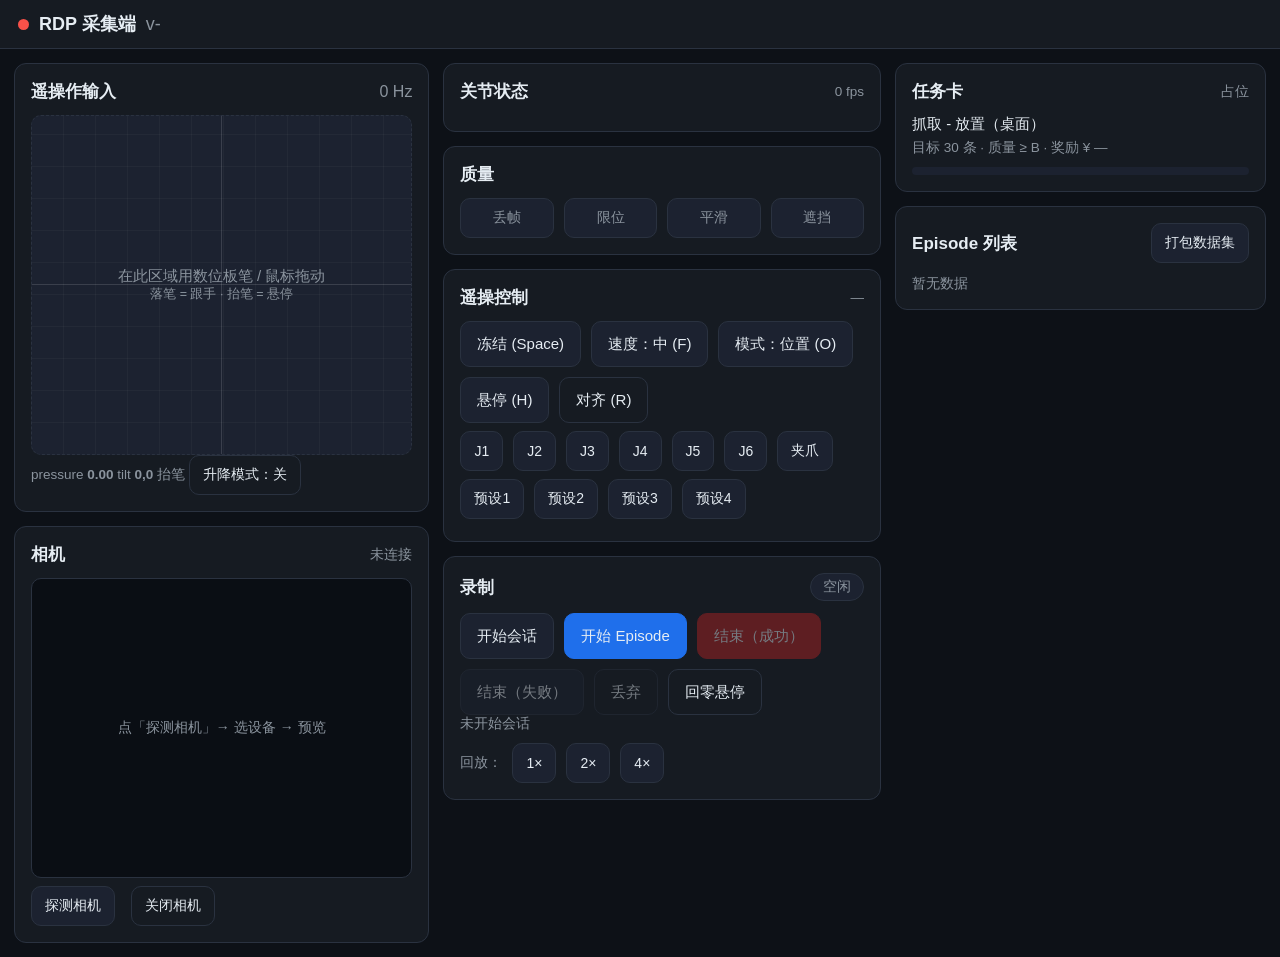
==== capture_platform/rebot_capture/web/index.html @ 579f5df0 "feat(platform): 本地服务与 Web 控制台 - REST：会话/Episode/打包/回放/设备(goto,park,diagnostics)/teleop(freeze,speed," ====
<!DOCTYPE html>
<html lang="zh-CN">
<head>
  <meta charset="UTF-8" />
  <meta name="viewport" content="width=device-width, initial-scale=1.0" />
  <title>RDP 采集端 · rebot-capture</title>
  <link rel="stylesheet" href="style.css" />
</head>
<body>
  <header class="topbar">
    <div class="brand">
      <span class="dot" id="health-dot"></span>
      <strong>RDP 采集端</strong>
      <span class="muted" id="version">v-</span>
    </div>
    <div class="status-chips" id="status-chips"></div>
  </header>

  <main class="grid">
    <!-- 左列：输入 + 相机 -->
    <section class="col">
      <div class="card">
        <div class="card-head">
          <h2>遥操作输入</h2>
          <span class="muted" id="pen-hz">0 Hz</span>
        </div>
        <div id="pad" class="pad">
          <div class="pad-crosshair"></div>
          <div class="pad-hint">在此区域用数位板笔 / 鼠标拖动<br /><small>落笔 = 跟手 · 抬笔 = 悬停</small></div>
        </div>
        <div class="row muted small">
          <span>pressure <b id="pen-p">0.00</b></span>
          <span>tilt <b id="pen-tilt">0,0</b></span>
          <span id="pen-touch">抬笔</span>
          <button id="btn-zmode" class="btn small ghost">升降模式：关</button>
        </div>
      </div>

      <div class="card">
        <div class="card-head"><h2>相机</h2><span class="muted small" id="cam-status">未连接</span></div>
        <div class="camera">
          <img id="cam-stream" alt="" />
          <div class="camera-hint" id="cam-hint">点「探测相机」→ 选设备 → 预览</div>
        </div>
        <div class="row muted small" style="margin-top:8px; gap:8px; display:flex; align-items:center; flex-wrap:wrap;">
          <button id="btn-cam-probe" class="btn small">探测相机</button>
          <span id="cam-list"></span>
          <button id="btn-cam-close" class="btn small ghost">关闭相机</button>
        </div>
      </div>
    </section>

    <!-- 中列：关节 + 质量 + 录制 -->
    <section class="col">
      <div class="card">
        <div class="card-head"><h2>关节状态</h2><span class="muted small" id="fps-line">0 fps</span></div>
        <div id="joints" class="joints"></div>
      </div>

      <div class="card">
        <div class="card-head"><h2>质量</h2></div>
        <div class="lights">
          <span class="light" id="light-drop">丢帧</span>
          <span class="light" id="light-limit">限位</span>
          <span class="light" id="light-smooth">平滑</span>
          <span class="light" id="light-occlusion">遮挡</span>
        </div>
      </div>

      <div class="card">
        <div class="card-head">
          <h2>遥操控制</h2>
          <span class="muted small" id="core-status">—</span>
        </div>
        <div class="controls">
          <button id="c-freeze" class="btn">冻结 (Space)</button>
          <button id="c-speed" class="btn">速度：中 (F)</button>
          <button id="c-mode" class="btn">模式：位置 (O)</button>
          <button id="c-float" class="btn">悬停 (H)</button>
          <button id="c-align" class="btn ghost">对齐 (R)</button>
        </div>
        <div class="controls" id="core-joints" style="margin-top:8px"></div>
        <div class="controls" id="core-presets" style="margin-top:8px"></div>
        <div class="muted small" id="core-msg" style="margin-top:6px"></div>
      </div>

      <div class="card">
        <div class="card-head">
          <h2>录制</h2>
          <span class="badge" id="rec-state">空闲</span>
        </div>
        <div class="controls">
          <button id="btn-session" class="btn">开始会话</button>
          <button id="btn-start" class="btn primary" disabled>开始 Episode</button>
          <button id="btn-stop" class="btn danger" disabled>结束（成功）</button>
          <button id="btn-stop-fail" class="btn" disabled>结束（失败）</button>
          <button id="btn-discard" class="btn ghost" disabled>丢弃</button>
          <button id="btn-park" class="btn ghost">回零悬停</button>
        </div>
        <div class="row muted small" id="session-info">未开始会话</div>
        <div class="controls" style="margin-top:10px">
          <span class="muted small" style="align-self:center">回放：</span>
          <button id="btn-replay-1" class="btn small">1×</button>
          <button id="btn-replay-2" class="btn small">2×</button>
          <button id="btn-replay-4" class="btn small">4×</button>
          <span id="replay-status" class="muted small"></span>
        </div>
      </div>
    </section>

    <!-- 右列：任务 + episode 列表 + 打包 -->
    <section class="col">
      <div class="card">
        <div class="card-head"><h2>任务卡</h2><span class="muted small">占位</span></div>
        <div class="task">
          <div class="task-title">抓取 - 放置（桌面）</div>
          <div class="task-meta">目标 30 条 · 质量 ≥ B · 奖励 ¥ —</div>
          <div class="bar"><div class="bar-fill" id="task-progress" style="width:0%"></div></div>
        </div>
      </div>

      <div class="card">
        <div class="card-head">
          <h2>Episode 列表</h2>
          <button id="btn-pack" class="btn small">打包数据集</button>
        </div>
        <div id="episodes" class="episodes"><div class="muted small">暂无数据</div></div>
        <div id="pack-result" class="muted small"></div>
      </div>
    </section>
  </main>

  <script src="app.js"></script>
</body>
</html>
---- capture_platform/rebot_capture/web/style.css ----
:root {
  --bg: #0d1117;
  --panel: #161b22;
  --panel-2: #1c2230;
  --line: #2a3240;
  --text: #e6edf3;
  --muted: #8b949e;
  --green: #3fb950;
  --red: #f85149;
  --amber: #d29922;
  --blue: #58a6ff;
  --btn-h: 46px;
  --fs: 16px;
}

* { box-sizing: border-box; }
body {
  margin: 0;
  font-family: -apple-system, "PingFang SC", "Helvetica Neue", Arial, sans-serif;
  font-size: var(--fs);
  background: var(--bg);
  color: var(--text);
  min-height: 100vh;
}

/* ---------------- topbar ---------------- */
.topbar {
  display: flex; align-items: center; justify-content: space-between;
  padding: 12px 18px; border-bottom: 1px solid var(--line);
  background: var(--panel); position: sticky; top: 0; z-index: 5;
}
.brand { display: flex; align-items: center; gap: 10px; font-size: 18px; }
.dot { width: 11px; height: 11px; border-radius: 50%; background: var(--amber); display: inline-block; }
.dot.ok { background: var(--green); }
.dot.bad { background: var(--red); }
.muted { color: var(--muted); }
.small { font-size: 13.5px; }
.status-chips { display: flex; gap: 8px; flex-wrap: wrap; }
.chip {
  border: 1px solid var(--line); border-radius: 999px; padding: 5px 13px;
  font-size: 13.5px; color: var(--muted); background: var(--panel-2);
}
.chip b { color: var(--text); font-weight: 600; }

/* ---------------- layout ---------------- */
.grid {
  display: grid; grid-template-columns: 1.12fr 1.18fr 1.0fr;
  gap: 14px; padding: 14px; align-items: start;
}
.col { display: flex; flex-direction: column; gap: 14px; }
.card {
  background: var(--panel); border: 1px solid var(--line);
  border-radius: 12px; padding: 16px;
}
.card-head { display: flex; align-items: center; justify-content: space-between; margin-bottom: 12px; }
.card-head h2 { font-size: 17px; margin: 0; font-weight: 600; }

/* ---------------- pen pad ---------------- */
.pad {
  position: relative; height: 340px; border-radius: 10px;
  border: 1px dashed var(--line); background:
    repeating-linear-gradient(0deg, transparent 0 31px, #ffffff08 31px 32px),
    repeating-linear-gradient(90deg, transparent 0 31px, #ffffff08 31px 32px),
    var(--panel-2);
  touch-action: none; cursor: crosshair; overflow: hidden;
}
.pad-crosshair {
  position: absolute; inset: 0; pointer-events: none;
  background:
    linear-gradient(to right, transparent calc(50% - 0.5px), #ffffff22 calc(50% - 0.5px) calc(50% + 0.5px), transparent calc(50% + 0.5px)),
    linear-gradient(to bottom, transparent calc(50% - 0.5px), #ffffff22 calc(50% - 0.5px) calc(50% + 0.5px), transparent calc(50% + 0.5px));
}
.pad-hint {
  position: absolute; inset: 0; display: flex; flex-direction: column;
  align-items: center; justify-content: center; color: var(--muted);
  font-size: 15px; text-align: center; pointer-events: none;
}
.pen-cursor {
  position: absolute; width: 18px; height: 18px; border-radius: 50%;
  border: 2.5px solid var(--blue); transform: translate(-50%, -50%);
  pointer-events: none; opacity: 0.9;
}

/* ---------------- camera ---------------- */
.camera {
  height: 300px; border-radius: 10px; border: 1px solid var(--line);
  background: #0a0e14; display: flex; align-items: center; justify-content: center;
  overflow: hidden; position: relative;
}
.camera img { width: 100%; height: 100%; object-fit: contain; display: none; }
.camera img.live { display: block; }
.camera-hint { color: var(--muted); font-size: 14px; position: absolute; text-align: center; padding: 0 12px; }

/* ---------------- joints ---------------- */
.joints { display: flex; flex-direction: column; gap: 8px; }
.joint { display: grid; grid-template-columns: 128px 1fr 66px; gap: 10px; align-items: center; font-size: 14px; }
.joint .name { color: var(--muted); white-space: nowrap; overflow: hidden; text-overflow: ellipsis; }
.joint .track { position: relative; height: 12px; border-radius: 999px; background: var(--panel-2); overflow: hidden; }
.joint .fill { position: absolute; top: 0; bottom: 0; background: linear-gradient(90deg, #1f6feb, #58a6ff); border-radius: 999px; }
.joint .at-limit { background: linear-gradient(90deg, #8e2c26, #f85149); }
.joint .val { text-align: right; color: var(--text); font-variant-numeric: tabular-nums; }

/* ---------------- lights ---------------- */
.lights { display: flex; gap: 10px; }
.light {
  flex: 1; text-align: center; padding: 10px 0; border-radius: 10px; font-size: 14px;
  border: 1px solid var(--line); background: var(--panel-2); color: var(--muted);
}
.light.on { border-color: var(--green); color: var(--green); }
.light.warn { border-color: var(--amber); color: var(--amber); }
.light.bad { border-color: var(--red); color: var(--red); }

/* ---------------- controls ---------------- */
.controls { display: flex; flex-wrap: wrap; gap: 10px; }
.btn {
  border: 1px solid var(--line); background: var(--panel-2); color: var(--text);
  padding: 11px 16px; border-radius: 10px; font-size: 15px; cursor: pointer;
  min-height: var(--btn-h);
}
.btn:hover:not(:disabled) { border-color: var(--blue); }
.btn:disabled { opacity: 0.45; cursor: not-allowed; }
.btn.primary { background: #1f6feb; border-color: #1f6feb; }
.btn.danger { background: #b62324; border-color: #b62324; }
.btn.ghost { background: transparent; }
.btn.small { padding: 8px 13px; font-size: 14px; min-height: 40px; }
.badge {
  font-size: 13.5px; border-radius: 999px; padding: 4px 12px;
  border: 1px solid var(--line); background: var(--panel-2); color: var(--muted);
}
.badge.rec { border-color: var(--red); color: var(--red); }
.badge.ready { border-color: var(--green); color: var(--green); }

/* ---------------- task / episodes ---------------- */
.task-title { font-size: 15px; margin-bottom: 5px; }
.task-meta { font-size: 13.5px; color: var(--muted); margin-bottom: 10px; }
.bar { height: 8px; border-radius: 999px; background: var(--panel-2); overflow: hidden; }
.bar-fill { height: 100%; background: linear-gradient(90deg, #238636, #3fb950); }

.episodes { display: flex; flex-direction: column; gap: 8px; max-height: 340px; overflow: auto; }
.episode {
  display: grid; grid-template-columns: 52px 1fr auto auto; gap: 10px; align-items: center;
  border: 1px solid var(--line); border-radius: 10px; padding: 9px 11px; font-size: 14px;
  background: var(--panel-2);
}
.episode .idx { color: var(--muted); }
.grade { font-weight: 700; padding: 2px 10px; border-radius: 999px; font-size: 12.5px; }
.grade.A { background: #12331c; color: var(--green); }
.grade.B { background: #33290f; color: var(--amber); }
.grade.C { background: #2a2f36; color: var(--muted); }
.grade.F { background: #3d1416; color: var(--red); }
.episode .score { color: var(--muted); font-variant-numeric: tabular-nums; }

@media (max-width: 1180px) {
  .grid { grid-template-columns: 1fr; }
}
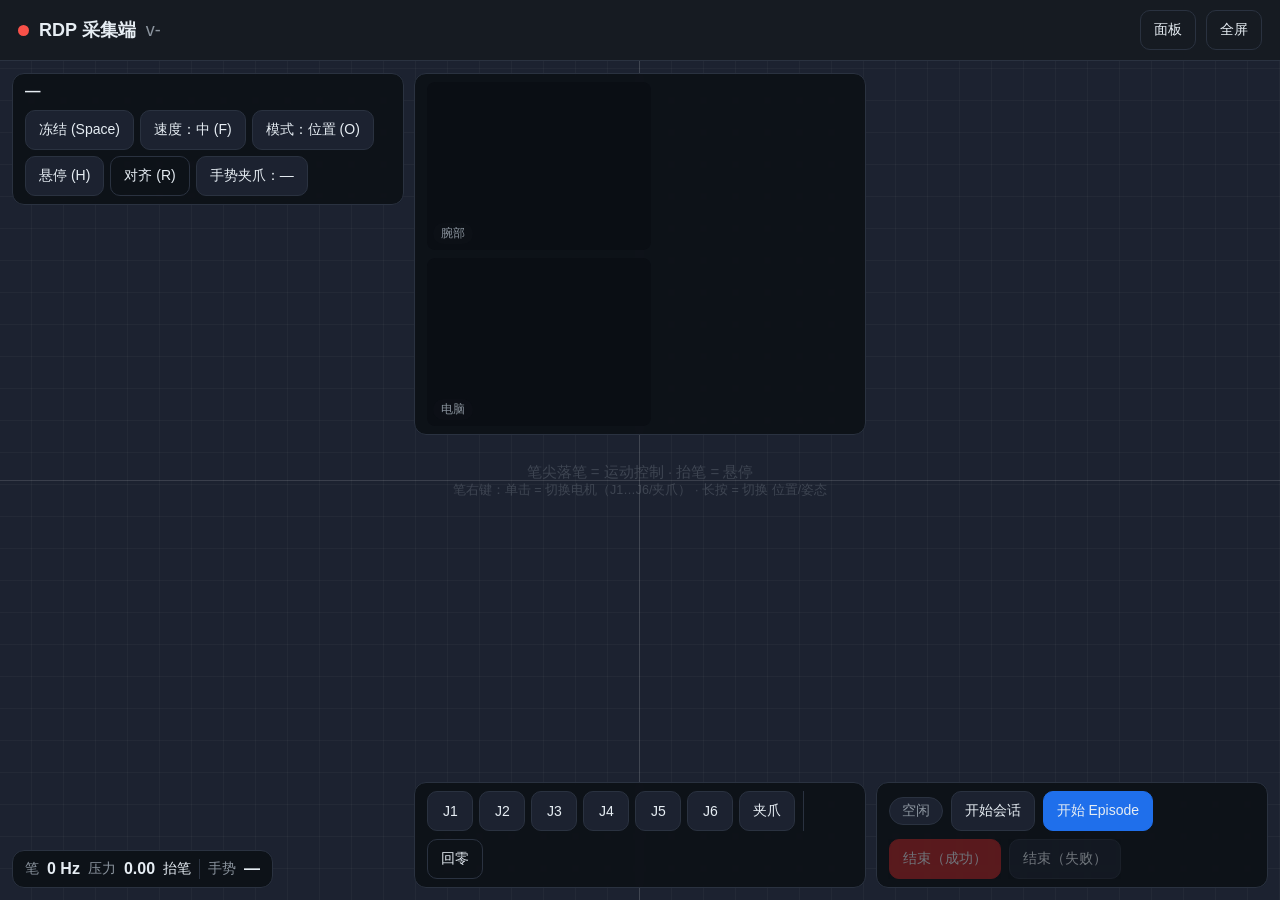
==== commit 1d2fb277: "feat(capture): 手势夹爪 + 双画面全屏遥操作；笔右键切换；录制/回放修复 - 手势夹爪：电脑摄像头（MediaPipe Gesture Recognizer）张开手 = 夹爪张开行程、" ====
--- a/capture_platform/rebot_capture/web/index.html
+++ b/capture_platform/rebot_capture/web/index.html
@@ -4,7 +4,7 @@
   <meta charset="UTF-8" />
   <meta name="viewport" content="width=device-width, initial-scale=1.0" />
   <title>RDP 采集端 · rebot-capture</title>
-  <link rel="stylesheet" href="style.css" />
+  <link rel="stylesheet" href="style.css?v=full-hud-5" />
 </head>
 <body>
   <header class="topbar">
@@ -13,123 +13,148 @@
       <strong>RDP 采集端</strong>
       <span class="muted" id="version">v-</span>
     </div>
-    <div class="status-chips" id="status-chips"></div>
+    <div class="topbar-right">
+      <div class="status-chips" id="status-chips"></div>
+      <button id="btn-dashboard" class="btn small ghost">面板</button>
+      <button id="btn-fullscreen" class="btn small ghost">全屏</button>
+    </div>
   </header>
 
-  <main class="grid">
-    <!-- 左列：输入 + 相机 -->
-    <section class="col">
-      <div class="card">
-        <div class="card-head">
-          <h2>遥操作输入</h2>
-          <span class="muted" id="pen-hz">0 Hz</span>
-        </div>
-        <div id="pad" class="pad">
-          <div class="pad-crosshair"></div>
-          <div class="pad-hint">在此区域用数位板笔 / 鼠标拖动<br /><small>落笔 = 跟手 · 抬笔 = 悬停</small></div>
-        </div>
-        <div class="row muted small">
-          <span>pressure <b id="pen-p">0.00</b></span>
-          <span>tilt <b id="pen-tilt">0,0</b></span>
-          <span id="pen-touch">抬笔</span>
-          <button id="btn-zmode" class="btn small ghost">升降模式：关</button>
+  <!-- ① 遥操作全屏层：整屏画板 + 四角 HUD -->
+  <div id="teleop-view">
+    <div id="pad" class="pad">
+      <div class="pad-crosshair"></div>
+      <div id="pad-toast" class="pad-toast"></div>
+      <div class="pad-hint">笔尖落笔 = 运动控制 · 抬笔 = 悬停<br />
+        <small>笔右键：单击 = 切换电机（J1…J6/夹爪） · 长按 = 切换 位置/姿态</small></div>
+    </div>
+
+    <div id="hud-layer">
+      <div class="hud hud-tl">
+        <div class="hud-stack">
+          <div id="core-status" class="hud-title">—</div>
+          <div id="core-msg" class="hud-sub"></div>
+          <div class="hud-row">
+            <button id="c-freeze" class="btn small">冻结 (Space)</button>
+            <button id="c-speed" class="btn small">速度：中 (F)</button>
+            <button id="c-mode" class="btn small">模式：位置 (O)</button>
+            <button id="c-float" class="btn small">悬停 (H)</button>
+            <button id="c-align" class="btn small ghost">对齐 (R)</button>
+            <button id="c-gesture" class="btn small">手势夹爪：—</button>
+          </div>
         </div>
       </div>
 
-      <div class="card">
-        <div class="card-head"><h2>相机</h2><span class="muted small" id="cam-status">未连接</span></div>
-        <div class="camera">
-          <img id="cam-stream" alt="" />
-          <div class="camera-hint" id="cam-hint">点「探测相机」→ 选设备 → 预览</div>
+      <div class="hud hud-tr">
+        <div class="cam-tile">
+          <img id="cam-a" alt="" />
+          <span id="cam-a-label" class="cam-label">腕部</span>
         </div>
-        <div class="row muted small" style="margin-top:8px; gap:8px; display:flex; align-items:center; flex-wrap:wrap;">
-          <button id="btn-cam-probe" class="btn small">探测相机</button>
-          <span id="cam-list"></span>
-          <button id="btn-cam-close" class="btn small ghost">关闭相机</button>
-        </div>
-      </div>
-    </section>
-
-    <!-- 中列：关节 + 质量 + 录制 -->
-    <section class="col">
-      <div class="card">
-        <div class="card-head"><h2>关节状态</h2><span class="muted small" id="fps-line">0 fps</span></div>
-        <div id="joints" class="joints"></div>
-      </div>
-
-      <div class="card">
-        <div class="card-head"><h2>质量</h2></div>
-        <div class="lights">
-          <span class="light" id="light-drop">丢帧</span>
-          <span class="light" id="light-limit">限位</span>
-          <span class="light" id="light-smooth">平滑</span>
-          <span class="light" id="light-occlusion">遮挡</span>
+        <div class="cam-tile">
+          <img id="cam-b" alt="" />
+          <span id="cam-b-label" class="cam-label">电脑</span>
         </div>
       </div>
 
-      <div class="card">
-        <div class="card-head">
-          <h2>遥操控制</h2>
-          <span class="muted small" id="core-status">—</span>
-        </div>
-        <div class="controls">
-          <button id="c-freeze" class="btn">冻结 (Space)</button>
-          <button id="c-speed" class="btn">速度：中 (F)</button>
-          <button id="c-mode" class="btn">模式：位置 (O)</button>
-          <button id="c-float" class="btn">悬停 (H)</button>
-          <button id="c-align" class="btn ghost">对齐 (R)</button>
-        </div>
-        <div class="controls" id="core-joints" style="margin-top:8px"></div>
-        <div class="controls" id="core-presets" style="margin-top:8px"></div>
-        <div class="muted small" id="core-msg" style="margin-top:6px"></div>
+      <div class="hud hud-bl">
+        <span class="muted small">笔</span><b id="pen-hz">0 Hz</b>
+        <span class="muted small">压力</span><b id="pen-p">0.00</b>
+        <span id="pen-touch" class="small">抬笔</span>
+        <span class="hud-sep"></span>
+        <span class="muted small">手势</span><b id="gesture-state">—</b>
       </div>
 
-      <div class="card">
-        <div class="card-head">
-          <h2>录制</h2>
-          <span class="badge" id="rec-state">空闲</span>
-        </div>
-        <div class="controls">
-          <button id="btn-session" class="btn">开始会话</button>
-          <button id="btn-start" class="btn primary" disabled>开始 Episode</button>
-          <button id="btn-stop" class="btn danger" disabled>结束（成功）</button>
-          <button id="btn-stop-fail" class="btn" disabled>结束（失败）</button>
-          <button id="btn-discard" class="btn ghost" disabled>丢弃</button>
-          <button id="btn-park" class="btn ghost">回零悬停</button>
-        </div>
-        <div class="row muted small" id="session-info">未开始会话</div>
-        <div class="controls" style="margin-top:10px">
-          <span class="muted small" style="align-self:center">回放：</span>
-          <button id="btn-replay-1" class="btn small">1×</button>
-          <button id="btn-replay-2" class="btn small">2×</button>
-          <button id="btn-replay-4" class="btn small">4×</button>
-          <span id="replay-status" class="muted small"></span>
-        </div>
-      </div>
-    </section>
-
-    <!-- 右列：任务 + episode 列表 + 打包 -->
-    <section class="col">
-      <div class="card">
-        <div class="card-head"><h2>任务卡</h2><span class="muted small">占位</span></div>
-        <div class="task">
-          <div class="task-title">抓取 - 放置（桌面）</div>
-          <div class="task-meta">目标 30 条 · 质量 ≥ B · 奖励 ¥ —</div>
-          <div class="bar"><div class="bar-fill" id="task-progress" style="width:0%"></div></div>
-        </div>
+      <div class="hud hud-bc">
+        <span id="core-joints" class="hud-btns"></span>
+        <span class="hud-sep"></span>
+        <button id="btn-park" class="btn small ghost">回零</button>
       </div>
 
-      <div class="card">
-        <div class="card-head">
-          <h2>Episode 列表</h2>
-          <button id="btn-pack" class="btn small">打包数据集</button>
+      <div class="hud hud-br">
+        <span class="badge" id="rec-state">空闲</span>
+        <button id="btn-session" class="btn small">开始会话</button>
+        <button id="btn-start" class="btn small primary" disabled>开始 Episode</button>
+        <button id="btn-stop" class="btn small danger" disabled>结束（成功）</button>
+        <button id="btn-stop-fail" class="btn small" disabled>结束（失败）</button>
+      </div>
+    </div>
+  </div>
+
+  <!-- ② 控制面板：相机 / 关节 / 质量 / 数据集（点右上角「面板」呼出） -->
+  <div id="dashboard" class="hidden">
+    <main class="grid">
+      <!-- 左列：相机 -->
+      <section class="col">
+        <div class="card">
+          <div class="card-head"><h2>相机</h2><span class="muted small" id="cam-status">未连接</span></div>
+          <div class="camera">
+            <img id="cam-stream" alt="" />
+            <div class="camera-hint" id="cam-hint">点「探测相机」→ 选设备 → 预览</div>
+          </div>
+          <div class="row muted small" style="margin-top:8px; gap:8px; display:flex; align-items:center; flex-wrap:wrap;">
+            <button id="btn-cam-probe" class="btn small">探测相机</button>
+            <span id="cam-list"></span>
+            <button id="btn-cam-close" class="btn small ghost">关闭相机</button>
+          </div>
         </div>
-        <div id="episodes" class="episodes"><div class="muted small">暂无数据</div></div>
-        <div id="pack-result" class="muted small"></div>
-      </div>
-    </section>
-  </main>
+      </section>
 
-  <script src="app.js"></script>
+      <!-- 中列：关节 + 质量 + 录制设置 -->
+      <section class="col">
+        <div class="card">
+          <div class="card-head"><h2>关节状态</h2><span class="muted small" id="fps-line">0 fps</span></div>
+          <div id="joints" class="joints"></div>
+        </div>
+
+        <div class="card">
+          <div class="card-head"><h2>质量</h2></div>
+          <div class="lights">
+            <span class="light" id="light-drop">丢帧</span>
+            <span class="light" id="light-limit">限位</span>
+            <span class="light" id="light-smooth">平滑</span>
+            <span class="light" id="light-occlusion">遮挡</span>
+          </div>
+        </div>
+
+        <div class="card">
+          <div class="card-head"><h2>录制 / 数据集</h2><span class="muted small">录制按钮在遥操作界面右下角</span></div>
+          <div class="controls">
+            <button id="btn-discard" class="btn ghost" disabled>丢弃当前 Episode</button>
+          </div>
+          <div class="row muted small" id="session-info">未开始会话</div>
+          <div class="controls" style="margin-top:10px">
+            <span class="muted small" style="align-self:center">回放：</span>
+            <button id="btn-replay-1" class="btn small">1×</button>
+            <button id="btn-replay-2" class="btn small">2×</button>
+            <button id="btn-replay-4" class="btn small">4×</button>
+            <span id="replay-status" class="muted small"></span>
+          </div>
+        </div>
+      </section>
+
+      <!-- 右列：任务 + episode 列表 + 打包 -->
+      <section class="col">
+        <div class="card">
+          <div class="card-head"><h2>任务卡</h2><span class="muted small">占位</span></div>
+          <div class="task">
+            <div class="task-title">抓取 - 放置（桌面）</div>
+            <div class="task-meta">目标 30 条 · 质量 ≥ B · 奖励 ¥ —</div>
+            <div class="bar"><div class="bar-fill" id="task-progress" style="width:0%"></div></div>
+          </div>
+        </div>
+
+        <div class="card">
+          <div class="card-head">
+            <h2>Episode 列表</h2>
+            <button id="btn-pack" class="btn small">打包数据集</button>
+          </div>
+          <div id="episodes" class="episodes"><div class="muted small">暂无数据</div></div>
+          <div id="pack-result" class="muted small"></div>
+        </div>
+      </section>
+    </main>
+  </div>
+
+  <script src="app.js?v=full-hud-5"></script>
 </body>
 </html>
--- a/capture_platform/rebot_capture/web/style.css
+++ b/capture_platform/rebot_capture/web/style.css
@@ -14,21 +14,24 @@
 }
 
 * { box-sizing: border-box; }
+html, body { height: 100%; }
 body {
   margin: 0;
   font-family: -apple-system, "PingFang SC", "Helvetica Neue", Arial, sans-serif;
   font-size: var(--fs);
   background: var(--bg);
   color: var(--text);
-  min-height: 100vh;
+  /* 控制端整屏使用：页面不滚动，各列内部滚动 */
+  display: flex; flex-direction: column; overflow: hidden;
 }
 
 /* ---------------- topbar ---------------- */
 .topbar {
   display: flex; align-items: center; justify-content: space-between;
-  padding: 12px 18px; border-bottom: 1px solid var(--line);
-  background: var(--panel); position: sticky; top: 0; z-index: 5;
-}
+  padding: 10px 18px; border-bottom: 1px solid var(--line);
+  background: var(--panel); flex: 0 0 auto; z-index: 5;
+}
+.topbar-right { display: flex; align-items: center; gap: 10px; }
 .brand { display: flex; align-items: center; gap: 10px; font-size: 18px; }
 .dot { width: 11px; height: 11px; border-radius: 50%; background: var(--amber); display: inline-block; }
 .dot.ok { background: var(--green); }
@@ -42,10 +45,12 @@
 }
 .chip b { color: var(--text); font-weight: 600; }
 
-/* ---------------- layout ---------------- */
+/* ---------------- layout（控制面板） ---------------- */
+#dashboard { flex: 1 1 auto; min-height: 0; overflow-y: auto; }
+.hidden { display: none !important; }
 .grid {
   display: grid; grid-template-columns: 1.12fr 1.18fr 1.0fr;
-  gap: 14px; padding: 14px; align-items: start;
+  gap: 14px; padding: 14px; align-items: start; min-height: 100%;
 }
 .col { display: flex; flex-direction: column; gap: 14px; }
 .card {
@@ -54,6 +59,59 @@
 }
 .card-head { display: flex; align-items: center; justify-content: space-between; margin-bottom: 12px; }
 .card-head h2 { font-size: 17px; margin: 0; font-weight: 600; }
+
+/* ---------------- 遥操作全屏层 + 四角 HUD ---------------- */
+#teleop-view { position: relative; flex: 1 1 auto; min-height: 0; }
+#teleop-view .pad {
+  position: absolute; inset: 0; height: auto;
+  border: 0; border-radius: 0;
+}
+#teleop-view .pad-hint { opacity: .3; }
+
+/* HUD 用网格铺满，四角各占一格 → 结构上不会互相重叠；空白处点击透传给画板 */
+#hud-layer {
+  position: absolute; inset: 0; z-index: 4;
+  display: grid; gap: 10px; padding: 12px;
+  grid-template-columns: minmax(0, 1fr) minmax(0, 1.15fr) minmax(0, 1fr);
+  grid-template-rows: auto minmax(0, 1fr) auto;
+  grid-template-areas:
+    "tl .  tr"
+    ".  .  ."
+    "bl bc br";
+  pointer-events: none;
+}
+.cam-tile {
+  position: relative; width: 224px; height: 168px; border-radius: 8px;
+  overflow: hidden; background: #0a0e14; flex: 0 0 auto;
+}
+.cam-tile img { width: 100%; height: 100%; object-fit: cover; display: none; }
+.cam-tile img.live { display: block; }
+.cam-label {
+  position: absolute; left: 6px; bottom: 6px; padding: 2px 8px; border-radius: 999px;
+  background: #0d1117cc; font-size: 12px; color: var(--muted);
+}
+#hud-layer .hud { pointer-events: auto; }
+.hud {
+  display: flex; align-items: center; gap: 8px; flex-wrap: wrap;
+  background: #0d1117e6; border: 1px solid var(--line); border-radius: 12px;
+  padding: 8px 12px; backdrop-filter: blur(3px);
+  min-width: 0; max-width: 100%;
+}
+.hud-tl { grid-area: tl; justify-self: start; align-self: start; }
+.hud-bl { grid-area: bl; justify-self: start; align-self: end; }
+.hud-bc { grid-area: bc; justify-self: center; align-self: end; }
+.hud-br { grid-area: br; justify-self: end; align-self: end; }
+.hud-stack { display: flex; flex-direction: column; gap: 3px; min-width: 0; }
+.hud-row { display: flex; gap: 6px; flex-wrap: wrap; margin-top: 4px; }
+.hud .btn { min-height: 32px; padding: 5px 10px; font-size: 13px; }
+.hud-btns .btn { min-width: 46px; }
+.hud-title { font-size: 15.5px; font-weight: 600; }
+.hud-sub {
+  font-size: 13px; color: var(--muted); max-width: 34vw;
+  white-space: nowrap; overflow: hidden; text-overflow: ellipsis;
+}
+.hud-btns { display: inline-flex; gap: 6px; flex-wrap: wrap; align-items: center; }
+.hud-sep { width: 1px; align-self: stretch; min-height: 20px; background: var(--line); }
 
 /* ---------------- pen pad ---------------- */
 .pad {
@@ -80,6 +138,13 @@
   border: 2.5px solid var(--blue); transform: translate(-50%, -50%);
   pointer-events: none; opacity: 0.9;
 }
+.pad-toast {
+  position: absolute; left: 50%; top: 30%; transform: translateX(-50%);
+  padding: 8px 20px; border-radius: 999px; font-size: 20px; font-weight: 600;
+  background: #1f2937e6; border: 1px solid var(--blue); color: var(--text);
+  opacity: 0; transition: opacity .15s ease; pointer-events: none; white-space: nowrap;
+}
+.pad-toast.show { opacity: 1; }
 
 /* ---------------- camera ---------------- */
 .camera {
@@ -152,4 +217,6 @@
 
 @media (max-width: 1180px) {
   .grid { grid-template-columns: 1fr; }
-}
+  .hud { max-width: 92vw; }
+  .hud-bc { left: 12px; right: 12px; transform: none; max-width: none; }
+}
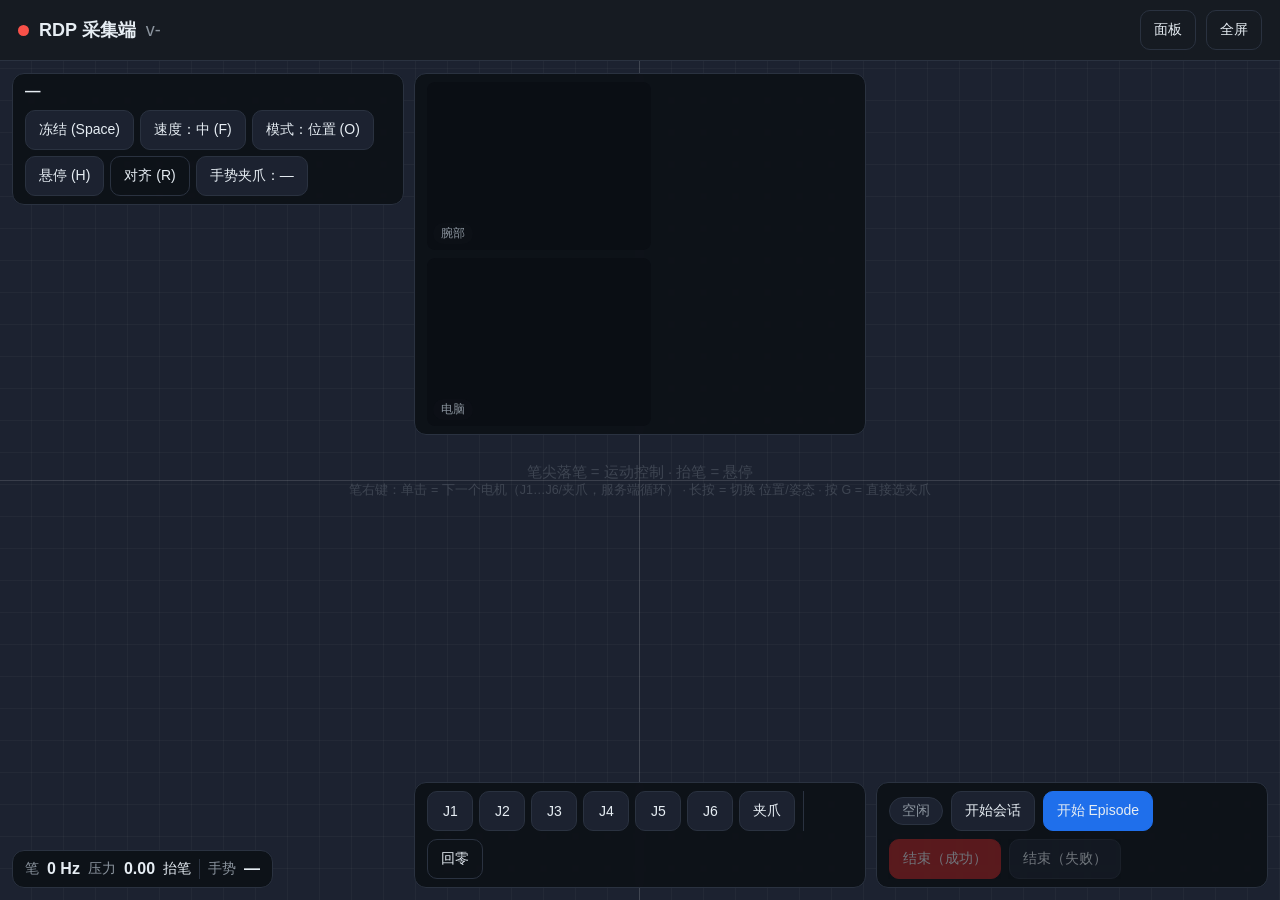
==== commit 4e906a65: "fix(teleop): 选电机/循环交给服务端算（客户端状态过期不再"卡在某个电机"）+ G 直接选夹爪 现场：笔右键单击想切到夹爪，切到 J4 后切不动了。服务端日志显示 客户端每条请求都返回 2" ====
--- a/capture_platform/rebot_capture/web/index.html
+++ b/capture_platform/rebot_capture/web/index.html
@@ -4,7 +4,7 @@
   <meta charset="UTF-8" />
   <meta name="viewport" content="width=device-width, initial-scale=1.0" />
   <title>RDP 采集端 · rebot-capture</title>
-  <link rel="stylesheet" href="style.css?v=full-hud-5" />
+  <link rel="stylesheet" href="style.css?v=full-hud-7" />
 </head>
 <body>
   <header class="topbar">
@@ -26,7 +26,7 @@
       <div class="pad-crosshair"></div>
       <div id="pad-toast" class="pad-toast"></div>
       <div class="pad-hint">笔尖落笔 = 运动控制 · 抬笔 = 悬停<br />
-        <small>笔右键：单击 = 切换电机（J1…J6/夹爪） · 长按 = 切换 位置/姿态</small></div>
+        <small>笔右键：单击 = 下一个电机（J1…J6/夹爪，服务端循环） · 长按 = 切换 位置/姿态 · 按 G = 直接选夹爪</small></div>
     </div>
 
     <div id="hud-layer">
@@ -155,6 +155,6 @@
     </main>
   </div>
 
-  <script src="app.js?v=full-hud-5"></script>
+  <script src="app.js?v=full-hud-7"></script>
 </body>
 </html>
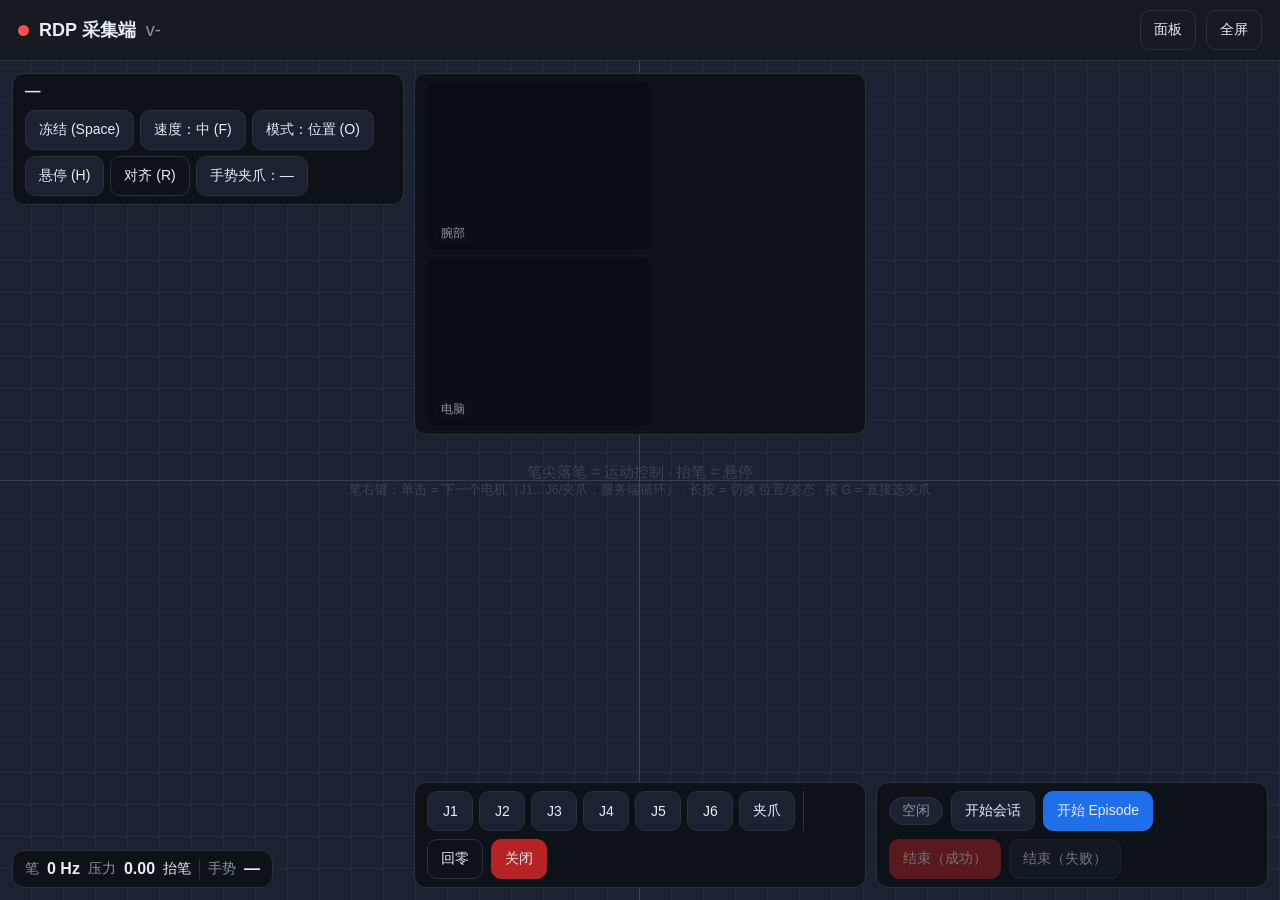
==== commit f3ca70b8: "feat(ui): 一键安全关闭按钮（回零 → 失能 → 退出程序） 需求："页面上加一个关闭的按钮：回零 + 关闭程序 + 关闭使能"。  - 新增 `POST /api/shutdown`：`se" ====
--- a/capture_platform/rebot_capture/web/index.html
+++ b/capture_platform/rebot_capture/web/index.html
@@ -68,6 +68,7 @@
         <span id="core-joints" class="hud-btns"></span>
         <span class="hud-sep"></span>
         <button id="btn-park" class="btn small ghost">回零</button>
+        <button id="btn-shutdown" class="btn small danger" title="回零 → 失能 → 退出采集服务">关闭</button>
       </div>
 
       <div class="hud hud-br">
